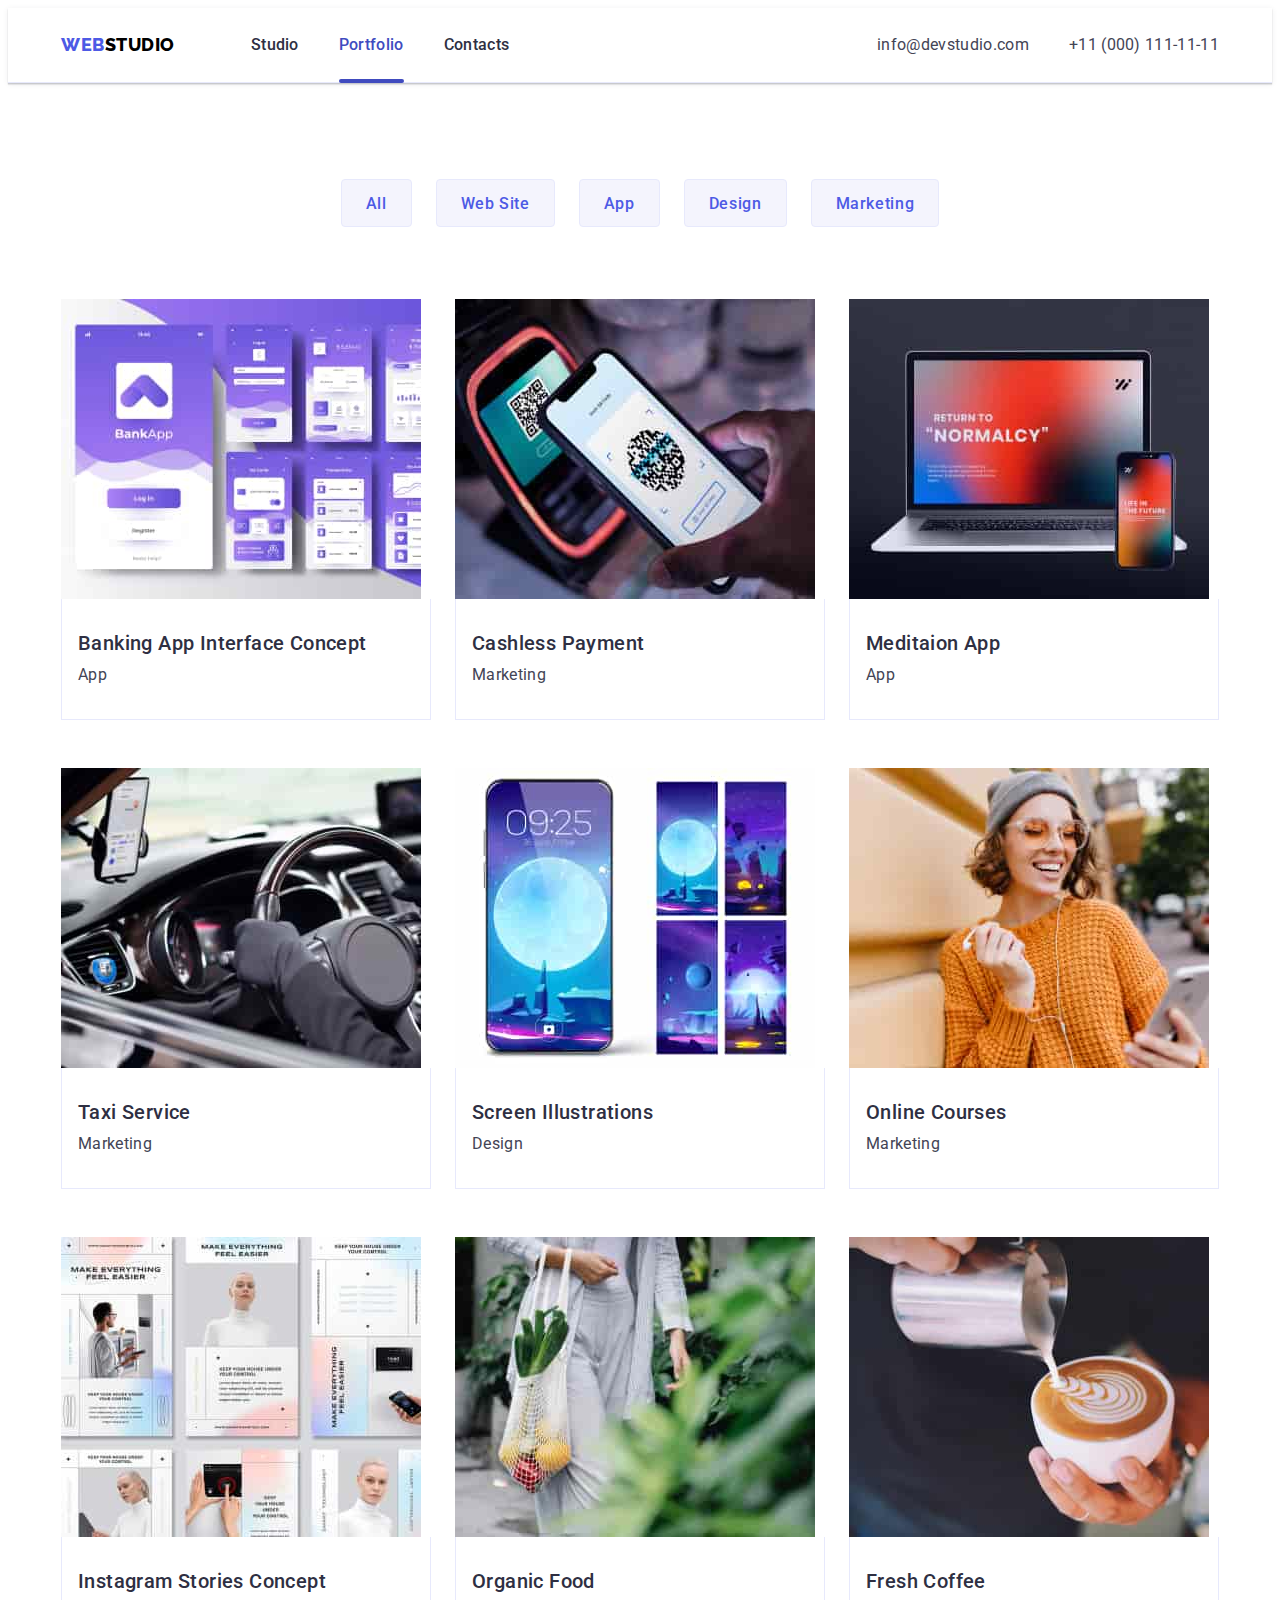
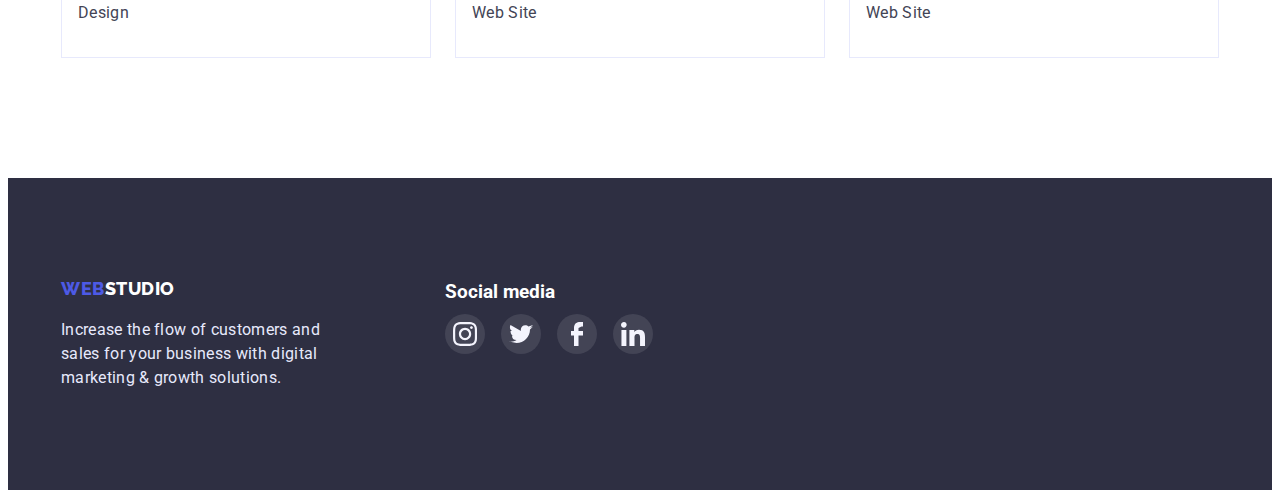
==== portfolio.html @ a44767cc "1" ====
<!DOCTYPE html>
<html lang="en">
<head>
  <meta charset="UTF-8">
  <meta http-equiv="X-UA-Compatible" content="IE=edge">
  <meta name="viewport" content="width=device-width, initial-scale=1.0">
  <title>portfolio</title>

  <link rel="preconnect" href="https://fonts.googleapis.com">
  <link rel="preconnect" href="https://fonts.gstatic.com" crossorigin>
  <link href="https://fonts.googleapis.com/css2?family=Raleway:wght@800&family=Roboto:wght@400;500;700;900&display=swap" rel="stylesheet">

  <link rel="stylesheet" href="https://cdnjs.cloudflare.com/ajax/libs/modern-normalize/1.1.0/modern-normalize.min.css" 
  integrity="sha512-wpPYUAdjBVSE4KJnH1VR1HeZfpl1ub8YT/NKx4PuQ5NmX2tKuGu6U/JRp5y+Y8XG2tV+wKQpNHVUX03MfMFn9Q=="
  crossorigin="anonymous"
  referrerpolicy="no-referrer" />

  <link rel="stylesheet" href="./css/styles.css">
</head>
<body>
  <header class="header">
    <div class="container header-container">

    <nav class="header-nav">
      <a class="webstudio-stayll" href="./index.html"> <span class="header-web">Web</span><span class="header-studio">Studio</span></a>
      <ul class="header-menu">
       <li><a class="header-link" href="./index.html">Studio</a></li>
       <li><a class="header-link carent" href="./portfolio.html">Portfolio</a></li>
       <li><a class="header-link" href="">Contacts</a></li>
      </ul>
    </nav>
    <address class="address-all">
      <ul class="header-menu">
        <li><a class="header-address" href="mailto:info@devstudio.com">info@devstudio.com</a></li>
        <li><a class="header-address" href="tel:+110001111111">+11 (000) 111-11-11</a></li>      
      </ul>
    </address>
    </div>
  </header>
  <main>
    <section class="secteon">
    <div class="container">
    <h1 class="visually-hidden">portfolio</h1>
   <ul class="button-menu">
    <li><button class="button-secondary" type="button">All</button></li>
    <li><button class="button-secondary" type="button">Web Site</button></li>
    <li><button class="button-secondary" type="button">App</button></li>
    <li><button class="button-secondary" type="button">Design</button></li>
    <li><button class="button-secondary" type="button">Marketing</button></li>
   </ul>
  
   <ul class="section-decor">
    <li class="section-decor-ferst" >
      <a class="section-decor-shad"  href="">
        <div class="decor-imge">       
      <img src="./images/img2.0.jpg" alt="img2.0" width="360" height="300">
      <div class="decor-description">
        <P class="decor-imge-info">
          14 Stylish and User-Friendly App Design Concepts 
          · Task Manager App 
          · Calorie Tracker App 
          · Exotic Fruit Ecommerce App 
          · Cloud Storage App
        </P>
      </div>
      </div>
      <div class="decor-pfoto">
      <h2 class="section-title-pfoto">Banking App Interface Concept</h2>
      <p class="section-text-pfoto">App</p>
      </div>
    </a>
    </li>
    <li class="section-decor-ferst" >
      <a class="section-decor-shad" href="">
        <div class="decor-imge">
      <img src="./images/img2.1.jpg" alt="img2.1" width="360" height="300">
      <div class="decor-description">
        <P class="decor-imge-info">
          14 Stylish and User-Friendly App Design Concepts 
          · Task Manager App 
          · Calorie Tracker App 
          · Exotic Fruit Ecommerce App 
          · Cloud Storage App
        </P>
      </div>
      </div>
      <div class="decor-pfoto">
      <h2 class="section-title-pfoto">Cashless Payment</h2>
      <p class="section-text-pfoto" >Marketing</p>
      </div></a>
    </li>
    <li class="section-decor-ferst" >
      <a class="section-decor-shad" href="">
        <div class="decor-imge">
      <img src="./images/img2.2.jpg" alt="img2.2" width="360" height="300">
      <div class="decor-description">
        <P class="decor-imge-info">
          14 Stylish and User-Friendly App Design Concepts 
          · Task Manager App 
          · Calorie Tracker App 
          · Exotic Fruit Ecommerce App 
          · Cloud Storage App
        </P>
      </div>
      </div>
      <div class="decor-pfoto">
      <h2 class="section-title-pfoto">Meditaion App</h2>
      <p class="section-text-pfoto">App</p>
      </div></a>
    </li>
    <li class="section-decor-ferst" >
      <a class="section-decor-shad" href="">
        <div class="decor-imge">
      <img src="./images/img2.3.jpg" alt="img2.3" width="360" height="300">
      <div class="decor-description">
        <P class="decor-imge-info">
          14 Stylish and User-Friendly App Design Concepts 
          · Task Manager App 
          · Calorie Tracker App 
          · Exotic Fruit Ecommerce App 
          · Cloud Storage App
        </P>
      </div>
      </div>
      <div class="decor-pfoto">
      <h2 class="section-title-pfoto">Taxi Service</h2>
      <p class="section-text-pfoto">Marketing</p>
      </div></a>
    </li class="section-decor-ferst" >
    <li class="section-decor-ferst" >
      <a class="section-decor-shad" href="">
        <div class="decor-imge">
      <img src="./images/img2.4.jpg" alt="img2.4" width="360" height="300">
      <div class="decor-description">
        <P class="decor-imge-info">
          14 Stylish and User-Friendly App Design Concepts 
          · Task Manager App 
          · Calorie Tracker App 
          · Exotic Fruit Ecommerce App 
          · Cloud Storage App
        </P>
      </div>
</div>
      <div class="decor-pfoto">
      <h2 class="section-title-pfoto">Screen Illustrations</h2>
      <p class="section-text-pfoto">Design</p>
      </div></a>
    </li>
    <li class="section-decor-ferst" > 
      <a class="section-decor-shad" href="">
        <div class="decor-imge">
      <img src="./images/img2.5.jpg" alt="img2.5" width="360" height="300">
      <div class="decor-description">
        <P class="decor-imge-info">
          14 Stylish and User-Friendly App Design Concepts 
          · Task Manager App 
          · Calorie Tracker App 
          · Exotic Fruit Ecommerce App 
          · Cloud Storage App
        </P>
      </div>
      </div>
      <div class="decor-pfoto">
      <h2 class="section-title-pfoto">Online Courses</h2>
      <p class="section-text-pfoto">Marketing</p>
      </div></a>
    </li>
    <li class="section-decor-ferst" >
      <a class="section-decor-shad" href="">
        <div class="decor-imge">
      <img src="./images/img2.6.jpg" alt="img2.6" width="360" height="300">
      <div class="decor-description">
        <P class="decor-imge-info">
          14 Stylish and User-Friendly App Design Concepts 
          · Task Manager App 
          · Calorie Tracker App 
          · Exotic Fruit Ecommerce App 
          · Cloud Storage App
        </P>
      </div>
      </div>
      <div class="decor-pfoto">
      <h2 class="section-title-pfoto" >Instagram Stories Concept</h2>
      <p class="section-text-pfoto">Design</p>
      </div></a>
    </li>
    <li class="section-decor-ferst" >
      <a class="section-decor-shad" href="">
        <div class="decor-imge">
      <img src="./images/img2.8.jpg" alt="img2.9" width="360" height="300">
      <div class="decor-description">
        <P class="decor-imge-info">
          14 Stylish and User-Friendly App Design Concepts 
          · Task Manager App 
          · Calorie Tracker App 
          · Exotic Fruit Ecommerce App 
          · Cloud Storage App
        </P>
      </div>
      </div>
      <div class="decor-pfoto">
      <h2 class="section-title-pfoto">Organic Food</h2>
      <p class="section-text-pfoto">Web Site</p>
      </div></a>
    </li>
    <li class="section-decor-ferst" >
       <a class="section-decor-shad" href="">
        <div class="decor-imge">
      <img src="./images/img2.7.jpg" alt="img2.7" width="360" height="300">
      <div class="decor-description">
        <P class="decor-imge-info">
          14 Stylish and User-Friendly App Design Concepts 
          · Task Manager App 
          · Calorie Tracker App 
          · Exotic Fruit Ecommerce App 
          · Cloud Storage App
        </P>
      </div>
      </div>
      <div class="decor-pfoto">
      <h2 class="section-title-pfoto" >Fresh Coffee</h2>
      <p class="section-text-pfoto">Web Site</p>
      </div></a>
    </li> 
   </ul>
  
  </div>
  </section>
  </main>
  
  <footer class="footer-stayl">
    <div class="container">   
      <div class="info-footer">
    <a class="webstudio-stayll" href="./index.html"> 
      <span class="footet-web">Web</span><span class="footer-studio">Studio</span>
    </a>
    <p class="footer-text">Increase the flow of customers and sales for your 
      business with digital marketing & growth solutions.
    </p>
    </div>
      <div class=" Social-footer">
    <h3 class="social-media">Social media</h3>
    <ul class="social-list-footer">
      <li class="social-item-footer">
        <a class="social-link-footer" href="">
        <svg class="social-icon-footer">
          <use href="./images/icons.svg#icon-instagram"></use>
        </svg>
      </a></li>
      <li class="social-item-footer" >
        <a class="social-link-footer"  href="">
        <svg class="social-icon-footer">
          <use href="./images/icons.svg#icon-twitter"></use>
        </svg>
      </a></li>
      <li class="social-item-footer">
        <a class="social-link-footer" href="">
        <svg class="social-icon-footer" >
          <use href="./images/icons.svg#icon-facebook"></use>
        </svg>
      </a></li>
      <li class="social-item-footer">
        <a class="social-link-footer" href="">
        <svg class="social-icon-footer">
          <use href="./images/icons.svg#icon-linkedin"></use>
        </svg>
      </a></li>
     </ul>
     </div>
   </div>
  </footer>
</body>
</html>
---- css/styles.css ----
:root{
  --first-bg-color: #4D5AE5;
  --bg-color: #404BBF;
  --titli-text-color:#2E2F42;
  --color-social: #31D0AA;
  --primary-text-color: #434455;
  --color-grau: #8e8f99;
  --cecond-tx-color: #E7E9FC;
  --second-bg-color:#F4F4FD;
  --accent-color:#FFFFFF;
  --color-background-primary:#FFFFFF;
}
ul{
  margin: 0;
  padding: 0;
  list-style-type:none ;
}
p,h1,h2,h3,h4,h5,h6{
  margin-top: 0;
  margin-bottom: 0px;
}
  
img{
  max-width: 100%;
 height: auto;
 display: block;
 object-fit: cover;
}
body{
  color:var(--primary-text-color) ;
  background-color:var(--accent-color);
  font-family:'Roboto',sans-serif;
  font-weight: 400;
  font-size: 16px;
  line-height: 1.5;
}
.webstudio-stayll{
  text-decoration:none ;
  font-family:'Raleway',sans-serif;
  font-weight: 800;
  font-size: 18px;
  line-height:1.33; 
  letter-spacing:0.03em;
  text-transform: uppercase;
}
.header{
  border-bottom:1px solid var(--cecond-tx-color);
  box-shadow:0px 2px 1px rgba(46, 47, 66, 0.08), 0px 1px 1px rgba(46, 47, 66, 0.16), 0px 1px 6px rgba(46, 47, 66, 0.08);
}
.header-web{
  color:var(--first-bg-color);
}
.header-studio{
  color: #000;
}
.container{
  width: 100%;
  max-width: 1158px;
  margin: 0 auto;
  padding: 0 15px ;
}
.container-section-fon{
  display: flex;
    max-width: 100%;
    gap: 24px;
}
.header-container{
  display: flex;
  align-items: center;
}
.section-hider-our{
  flex-basis:calc((100%-72px)/4);
}
.header-nav{
  display: flex;
  align-items: center;
  gap: 76px; 
}
.address-all{
  margin-left: auto;
}
.header-menu{
  display: flex;
  gap: 40px;
}
.header-link{
  text-decoration:none ;
  color:var(--titli-text-color);
   font-weight: 500;
   font-size: 16px;
   line-height:1.5;
  padding-top: 25px;
  padding-bottom: 25px;
  letter-spacing: 0.02em;
  display: block;
position: relative;
transition: color 250ms  cubic-bezier(0.4, 0, 0.2, 1);
}

.carent::after{
  position: absolute;
  bottom: -1px;
  display: block;
  border-radius: 2px;
  width: 100%;
  height: 4px;
  background-color:currentColor; 
  content:'' ;
  color:var(--bg-color);
}

.header-link:hover,
.header-link:focus {
color:var(--bg-color);
}
.carent{
color: var(--bg-color);
}

.header-address:last-child{
  text-decoration:none ;
  color:var(--primary-text-color);
   letter-spacing: 0.02em;
   font-style: normal;
   padding: 24px 0px;
   display: block;
   transition: color 250ms  cubic-bezier(0.4, 0, 0.2, 1);
   
   }
  .header-address:last-child:hover,
  .header-address:last-child:focus{
    color: var(--bg-color);
    
  }
.maim-stayl{
  padding: 188px 0;
  text-align: center;
  background-color: var(--titli-text-color);
  background-image:linear-gradient(rgba(46, 47, 66, 0.7),rgba(46, 47, 66, 0.7)),
   url(../images/people-office.jpg);
  background-repeat: no-repeat;
  background-position: center; 
  background-size:cover;
  max-width: 1440px;
  margin: auto;
} 
 
.main-title {
  color:var(--accent-color);
  font-weight: 500;
  font-size: 56px;
  line-height:1.07;
  letter-spacing:0.02em;
  margin-bottom: 48px;
  text-align: center;
  font-style: normal;
}
.test-button {
background-color:var(--first-bg-color);
color:var(--cecond-tx-color);
border-radius: 4px;
font-family:inherit;
letter-spacing:0.04em;
font-size:16px;
line-height:1.5;
cursor: pointer;
padding: 16px 32px;
font-weight: 500;
border: 1px solid  transparent;
box-shadow: 0px 4px 4px rgba(0, 0, 0, 0.15);
transition: background-color 250ms  cubic-bezier(0.4, 0, 0.2, 1);;
}

.test-button:hover,
.test-button:focus {

background-color: var(--bg-color);

}
.section{
 padding-top: 120px;
}
.section-doing{
  padding-top:  120px;
  padding-bottom: 120px;
}
.secteon{
  padding-top: 96px;
  padding-bottom: 120px;
}
.visually-hidden {
  position: absolute;
    white-space: nowrap;
    width: 1px;
    height: 1px;
    overflow: hidden;
    border: 0;
    padding: 0;
    clip: rect(0 0 0 0);
    clip-path: inset(50%);
    margin: -1px;
}
.hidden-container{
  display: flex;
  gap: 24px;
}
.section-decor a {
  text-decoration: none; 
}
.section-decor{
  display: flex;
  flex-wrap: wrap;
  gap: 48px 24px;
}
.section-decor-ferst{
  flex-basis:calc((100% - 48px) / 3);
}
.section-decor-shad{
  display: block;
  transition:box-shadow 250ms  cubic-bezier(0.4, 0, 0.2, 1);
}
.decor-pfoto{
  padding:  32px 16px;
  border: 1px solid var(--cecond-tx-color);
  border-top: none; 
}
.decor-description{
  position: absolute;
  top: 0;
  left: 0;
  width: 100%;
  height: 100%;
  background-color:var(--first-bg-color) ;
  color: var(--second-bg-color);
  transform: translateY(100%);
  transition: transform 250ms;
transition-timing-function: cubic-bezier(0.4, 0, 0.2, 1);
}
.section-decor-shad:hover
.decor-description{
  transform: translateY(0);
}
.decor-imge{
position: relative;
overflow: hidden;
}
.decor-imge-info{
  width: 296px;
  height: 96px;
  text-align: left;
  padding-left: 32px;
  padding-top:  40px; 
}
.section-decor-shad:hover{
box-shadow:0px 1px 6px rgba(46, 47, 66, 0.08), 0px 1px 1px rgba(46, 47, 66, 0.16), 0px 2px 1px rgba(46, 47, 66, 0.08); ;
}
.section-title{
  color:var(--titli-text-color); 
   font-weight: 500;
   font-size: 20px;
   line-height:1.2;
   letter-spacing:0.02em;
   margin: 0 auto;
   text-align: center;
}
.section-title-our{
  color:var(--titli-text-color); 
   font-weight: 500;
   font-size: 20px;
   line-height:1.2;
   letter-spacing:0.02em;   
}
.section-title-pfoto{
  color:var(--titli-text-color); 
   font-weight: 500;
   font-size: 20px;
   line-height: 1.2;
   letter-spacing: 0.02em;  
}
.section-text-pfoto{
  color:var(--primary-text-color);
  font-size: 16px;
  line-height:1.5;
  letter-spacing:0.02em;
  margin-top: 8px;
}
.section-text-our{
  color:var(--primary-text-color);
 font-size: 16px;
 line-height:1.5;
 letter-spacing:0.02em;
 margin-top: 8px;
 }
.section-text{
 color:var(--primary-text-color);
 font-size: 16px;
 line-height:1.5;
 letter-spacing:0.02em;
text-align: center;
margin-top: 8px;
}
.section-styl{
  color:var(--titli-text-color);
   font-weight: 700;
   font-size: 36px;
   line-height:1.33;
   letter-spacing:0.02em;
   text-align: center;
   text-transform: capitalize;
   margin-bottom: 72px;
}
.doing-container{
  display: flex;
  gap: 24px;
}
.about-piple{
  background-color:var(--second-bg-color);
}
.team-container{
  width: 1158px;
  padding-left: 15px;
  padding-right: 15px;
  margin-left: auto;
  margin-right: auto;
  display: flex;
  gap: 24px; 
}
.section-team{
background-color:var(--second-bg-color); 
padding: 120px 0;
}
/* cоц сети */
.social-list{
  display: flex;
  gap: 24px;
  justify-content: center;
  margin-top: 8px;
}
.social-icon {
width: 16px;
height: 16px;
fill: var(--color-background-primary);
}
.social-item {
  width: 40px;
  height: 40px;
}
.social-link {
  display:flex;
  align-items: center;
  justify-content: center;
  width: 100%;
  height: 100%;
  background-color: var(--first-bg-color);
  border-radius:50%; 
  transition:background-color 250ms  cubic-bezier(0.4, 0, 0.2, 1); ;
}
.footer-stayl{
  background-color:var(--titli-text-color);
gap: 120px;
padding-top: 100px;
padding-bottom: 100px;   
}
.footer-stayl .container{
  display: flex;
}
.section-fon{
  background-color:var(--accent-color);
 flex-basis:calc((100% - 72px) / 4);
 border-radius:  0px 0px 4px 4px;
 box-shadow: 0px 1px 6px rgba(46, 47, 66, 0.08), 0px 1px 1px rgba(46, 47, 66, 0.16), 0px 2px 1px rgba(46, 47, 66, 0.08);
}
.total-info{
text-align: center;
padding-top: 32px;
padding-bottom: 32px;
}
.webstudio-stayll{
  color:var(--accent-color);
   font-family:'Raleway', sans-serif;
   font-weight: 800;
   font-size: 18px;
   line-height:1.16;
   letter-spacing:0.03em; 
}
.footer-studio{
  color:var(--accent-color); 
}
.footet-web{
  color:var(--first-bg-color);
}
.footer-text{
  color:var(--cecond-tx-color) ;
   font-size: 16px;
   line-height:1.5;
   letter-spacing:0.02em;
   width: 264px;  
   margin-top: 16px;
}

.button-secondary{
  background-color:var(--second-bg-color);
  color:var(--first-bg-color);
  border-radius: 4px;
   font-family:'Roboto', sans-serif;
   font-style: normal;
   font-weight: 500;
   font-size: 16px;
   line-height:1.5;
   cursor: pointer;
   letter-spacing:0.04em ;
   padding: 12px 24px;
   height: 48px;
   border: 1px solid var(--cecond-tx-color);
   transition-property:background-color,color, border-color, box-shadow;
   transition-duration: 250ms  cubic-bezier(0.4, 0, 0.2, 1);
   transition-timing-function: cubic-bezier(0.4, 0, 0.2, 1); 
} 
.button-secondary:hover,
.button-secondary:focus{
  background-color:var(--first-bg-color);
  color: var(--accent-color);
  border-color: transparent;
  box-shadow:0px 3px 1px rgba(0, 0, 0, 0.1),
   0px 2px 1px rgba(0, 0, 0, 0.08),
   0px 2px 2px rgba(0, 0, 0, 0.12); 
}
.button-menu{
    display:flex;
    flex-direction: row;
    justify-content: center;
    align-items: center;
    gap: 24px;
    margin-bottom: 72px;    
}
.customers-container{
  display: flex;
  justify-content: center;
  gap: 24px;
}
.customers-itam{
 width: 168px; 
 height: 88px; 
 
}
.customers-link{
  display: flex;
 width: 100%;
  height: 100%;
 justify-content: center;
 align-items: center;
 color: var(--color-grau);
 border: 1px solid var(--color-grau);
 border-radius: 4px;
 transition:color 250ms cubic-bezier(0.4, 0, 0.2, 1), border-color 250ms cubic-bezier(0.4, 0, 0.2, 1);
}
.customers-cli{
width: 104px;
height: 56px;
fill: currentColor;

}
.section-customers{
  padding-top: 120px;
  padding-bottom: 130px;
}

.customers-link:focus,
.customers-link:hover{
  color:var(--first-bg-color) ;
  border-color:var(--first-bg-color) ;
}
.icon-item{
  width:264px ;
  display: flex;
  justify-content: center;
  align-items: center;
  height: 112px;
  margin-bottom: 8px ;
  background-color:var(--second-bg-color);
}
.icon-svg{
  width: 64px;
  height: 64px;
}
.Social-footer{
  width: 208px;
  height: 80px;
  margin-left: 120px;
  margin-right: auto;
}
.social-list-footer{
  display: flex;
  gap: 16px;
  justify-content: center;
  margin-top: 8px;
}
.social-icon-footer {
width: 24px;
height: 24px;
fill: var(--second-bg-color);
}
.social-item-footer {
  width: 40px;
  height: 40px;
}
.social-link-footer {
  display:flex;
  align-items: center;
  justify-content: center;
  width: 100%;
  height: 100%;
  background-color:var(--primary-text-color);
  border-radius:50%; 
  transition: background-color 250ms  cubic-bezier(0.4, 0, 0.2, 1);
}
.social-media{
  color: var(--color-background-primary);
}
 
 .social-link-footer:hover,
 .social-link-footer:focus{
  background-color: var(--color-social);
}
.social-link:hover,
.social-link:focus{
  background-color: var(--bg-color);
}
/*modal*/
.backdrop{
  position: fixed;
  left: 0;
  top: 0;
  width: 100%;
  height: 100%;
  padding: 20px 0;
 transition:opacitiy 250ms cubic-bezier(0.4, 0, 0.2, 1), visibility 250ms cubic-bezier(0.4, 0, 0.2, 1);
 background: rgba(46, 47, 66, 0.4); 
 opacity: 1;
}
.modal{
  display: flex;
  flex-direction: row-reverse;
  position: absolute;
  top: 50%;
  left: 50%;
  transform: translate(-50%, -50%);
 overflow: auto;
  width: 100%;
  height: 100%;
  padding: 20px 20px;
  max-width: 408px; 
  max-height: 576px; 
  background-color: #FcFcFc;
  box-shadow: 0px 1px 1px rgba(0, 0, 0, 0.14),
   0px 1px 3px rgba(0, 0, 0, 0.12), 
   0px 2px 1px rgba(0, 0, 0, 0.2); 
    border-radius:4px ;
    opacity: 1;
    transition: transform 520ms cubic-bezier(0.4, 0, 0.2, 1);
}
 .modal-close{
  position: absolute;
  height: 24px;
  width: 24px;
  border:1px solid rgba(0, 0, 0, 0.1); 
  border-radius: 50%;
  cursor: pointer;
  transition-property: color, background-color;
  background-color: var(--cecond-tx-color);
  color: black;
  transition-duration: 250ms;
  transition-timing-function: cubic-bezier(0.4, 0, 0.2, 1);
  }
.backdrop.is-hidden{
 opacity: 0;
 visibility: hidden;
 pointer-events: none;
}
.close-icon{
  width: 8px;
  height: 8px;
  fill: currentColor;
}
  .modal-close:hover, 
  .modal-close:focus{
  background-color: var(--first-bg-color);
  color: var(--second-bg-color);
}
.name-modal{
  
  font-family: inherit;
  font-style: normal;
  width: 360px;
  height: 24px ;
  font-size:16px ;
  font-weight: 500;
  line-height: 1.5;
  text-align:left;
  letter-spacing: 0.02em;
  color: var(--titli-text-color);

  
}
.name-modal-box{
   margin-top: 24px;
   padding-top: 24px;
   
}
.label{
  display: block;
  letter-spacing: 0.01em;
  color: var(--color-grau);
  margin-bottom: 8px;
  width: 360px;
  height: 58px;
  font-weight: 400;
  font-size: 12px;
  line-height: 14px;
}
.textarea{
  resize: none;
  width: 100%;
  height: 100%;
  border-radius: 4px;
}
.label-comment{
  width: 360px;
  height: 120px;
  
}
.contact-form-icon{
  width:18px ;
  height:18px ;
position: absolute;
left: 0;
top: 50%;


}
.contact-form-all{
 
  left: 0;
  right: 0;
  position: relative;
 
}
.input-all{
  padding-left: 16px;
  padding: 3px 0px 3px 0px;
  gap: 4px;
  width: 360px;
  height: 40px;
   border-radius: 4px;
  border:1.25px solid var(--color-grau); 
  
}
.contact-form-all:hover,
.contact-form-all:focus{
  color: var(--bg-color);
}
.button-submit{
  display: inline-block;
}
.button-submit-bloc{
  text-align: center;
  margin-top: 24px;
 
}
.rivat{
  display: flex;
  flex-direction: column;
  align-items: center;
  padding: 0px;
  gap: 8px;
  font-weight:400 ;
  font-size: 12px;
  margin-top: 16px;
  
}
.rivat-all{
  width: 360px;
  height: 16px;
 border:1px solid var(--color-grau);
  box-sizing: border-box;
}
.textarea-all{
  width: 360px;
  height: 138px; 
  
}
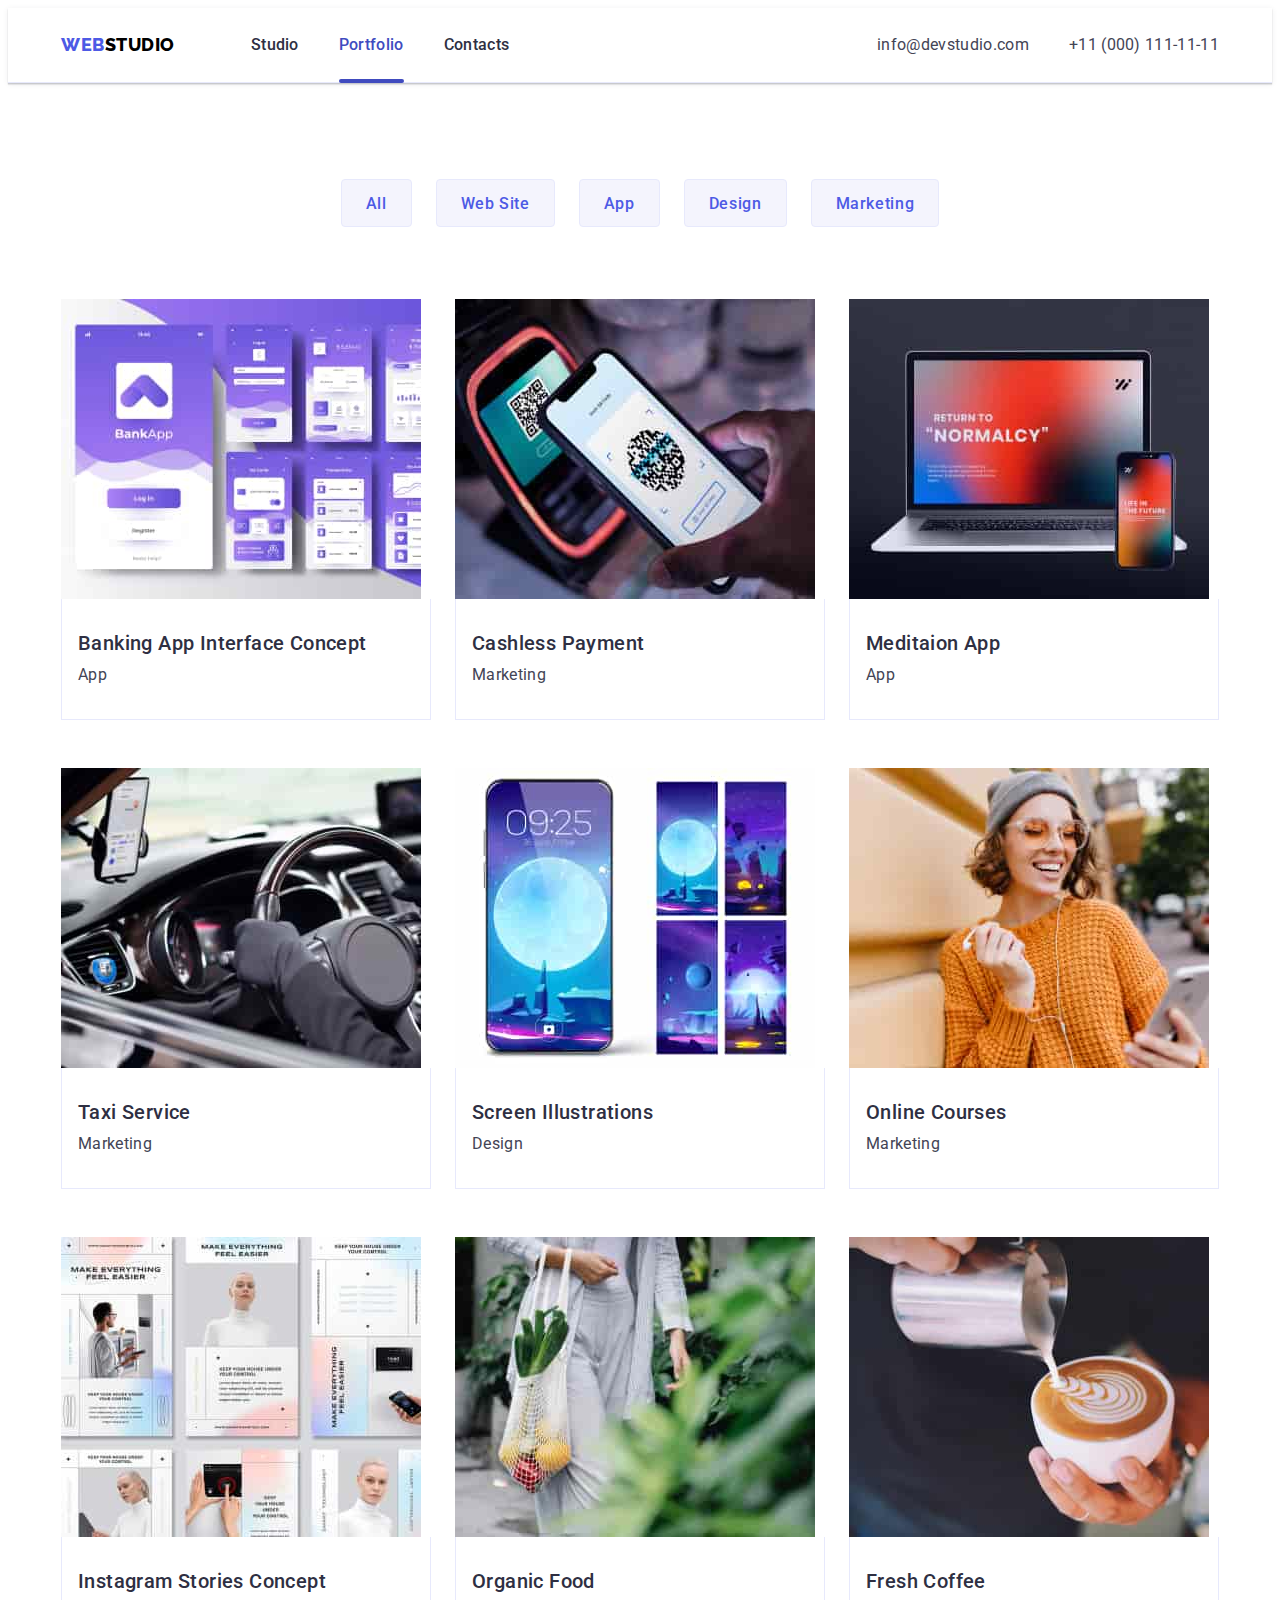
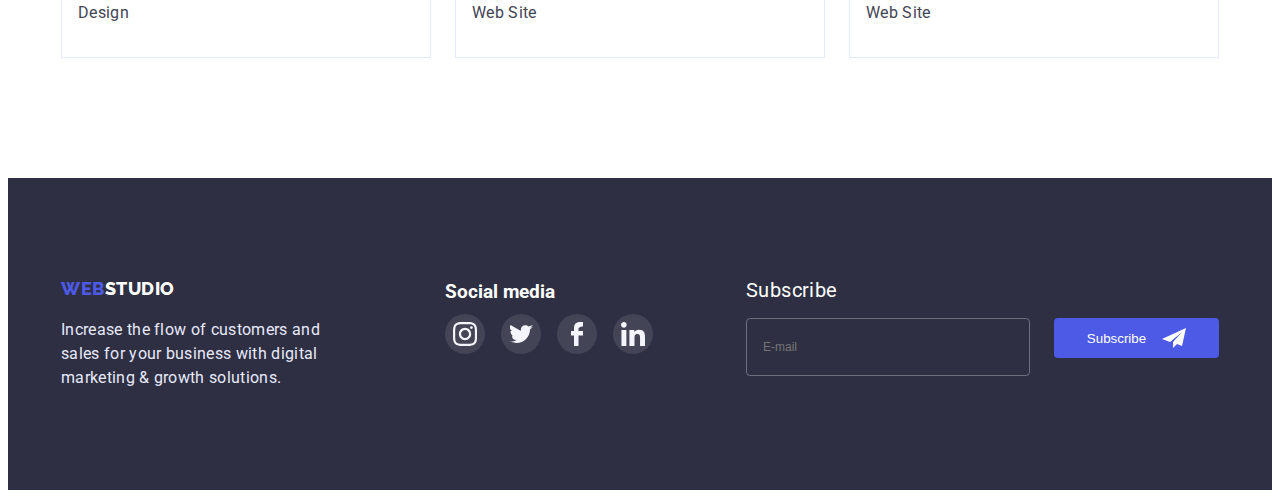
==== commit bbdb471a: "1" ====
--- a/portfolio.html
+++ b/portfolio.html
@@ -126,8 +126,8 @@
       <h2 class="section-title-pfoto">Taxi Service</h2>
       <p class="section-text-pfoto">Marketing</p>
       </div></a>
-    </li class="section-decor-ferst" >
-    <li class="section-decor-ferst" >
+    </li class="section-decor-ferst">
+    <li class="section-decor-ferst">
       <a class="section-decor-shad" href="">
         <div class="decor-imge">
       <img src="./images/img2.4.jpg" alt="img2.4" width="360" height="300">
@@ -267,6 +267,18 @@
       </a></li>
      </ul>
      </div>
+     <form  action="#">
+      <p class="title footer-form-title">Subscribe</p>
+      <div class="form-footer">
+      <label class="button-submit-bloc-footer" for="email">
+        <input class="input-all-footer mail" id="email" type="email" name="name" placeholder="E-mail"/>     
+      </label>
+      <button class=" button-footer" type="submit">Subscribe
+            <svg class=" icon-footer">
+              <use href="./images/icons.svg#icon-frame"></use>
+            </svg>
+          </button></div>     
+    </form>   
    </div>
   </footer>
 </body>
--- a/css/styles.css
+++ b/css/styles.css
@@ -126,12 +126,10 @@
    padding: 24px 0px;
    display: block;
    transition: color 250ms  cubic-bezier(0.4, 0, 0.2, 1);
-   
    }
   .header-address:last-child:hover,
   .header-address:last-child:focus{
-    color: var(--bg-color);
-    
+    color: var(--bg-color); 
   }
 .maim-stayl{
   padding: 188px 0;
@@ -174,9 +172,7 @@
 
 .test-button:hover,
 .test-button:focus {
-
 background-color: var(--bg-color);
-
 }
 .section{
  padding-top: 120px;
@@ -357,10 +353,10 @@
   transition:background-color 250ms  cubic-bezier(0.4, 0, 0.2, 1); ;
 }
 .footer-stayl{
-  background-color:var(--titli-text-color);
-gap: 120px;
-padding-top: 100px;
-padding-bottom: 100px;   
+background-color:var(--titli-text-color);
+ gap: 120px;
+ padding-top: 100px;
+ padding-bottom: 100px;   
 }
 .footer-stayl .container{
   display: flex;
@@ -414,7 +410,7 @@
    height: 48px;
    border: 1px solid var(--cecond-tx-color);
    transition-property:background-color,color, border-color, box-shadow;
-   transition-duration: 250ms  cubic-bezier(0.4, 0, 0.2, 1);
+   transition-duration: 250ms;
    transition-timing-function: cubic-bezier(0.4, 0, 0.2, 1); 
 } 
 .button-secondary:hover,
@@ -442,7 +438,6 @@
 .customers-itam{
  width: 168px; 
  height: 88px; 
- 
 }
 .customers-link{
   display: flex;
@@ -459,7 +454,6 @@
 width: 104px;
 height: 56px;
 fill: currentColor;
-
 }
 .section-customers{
   padding-top: 120px;
@@ -518,7 +512,6 @@
 .social-media{
   color: var(--color-background-primary);
 }
- 
  .social-link-footer:hover,
  .social-link-footer:focus{
   background-color: var(--color-social);
@@ -535,7 +528,7 @@
   width: 100%;
   height: 100%;
   padding: 20px 0;
- transition:opacitiy 250ms cubic-bezier(0.4, 0, 0.2, 1), visibility 250ms cubic-bezier(0.4, 0, 0.2, 1);
+ transition:opacity 250ms cubic-bezier(0.4, 0, 0.2, 1), visibility 250ms cubic-bezier(0.4, 0, 0.2, 1);
  background: rgba(46, 47, 66, 0.4); 
  opacity: 1;
 }
@@ -546,12 +539,9 @@
   top: 50%;
   left: 50%;
   transform: translate(-50%, -50%);
- overflow: auto;
-  width: 100%;
-  height: 100%;
-  padding: 20px 20px;
-  max-width: 408px; 
-  max-height: 576px; 
+  padding: 24px 16px 24px 16px;
+  width: 408px; 
+  height: 584px;
   background-color: #FcFcFc;
   box-shadow: 0px 1px 1px rgba(0, 0, 0, 0.14),
    0px 1px 3px rgba(0, 0, 0, 0.12), 
@@ -559,11 +549,14 @@
     border-radius:4px ;
     opacity: 1;
     transition: transform 520ms cubic-bezier(0.4, 0, 0.2, 1);
+
 }
  .modal-close{
   position: absolute;
   height: 24px;
   width: 24px;
+  top: 24px;
+  right: 24px;
   border:1px solid rgba(0, 0, 0, 0.1); 
   border-radius: 50%;
   cursor: pointer;
@@ -572,6 +565,7 @@
   color: black;
   transition-duration: 250ms;
   transition-timing-function: cubic-bezier(0.4, 0, 0.2, 1);
+  margin: 0;
   }
 .backdrop.is-hidden{
  opacity: 0;
@@ -582,14 +576,15 @@
   width: 8px;
   height: 8px;
   fill: currentColor;
-}
-  .modal-close:hover, 
-  .modal-close:focus{
+  margin: 0;
+ 
+}
+.modal-close:hover, 
+.modal-close:focus{
   background-color: var(--first-bg-color);
   color: var(--second-bg-color);
 }
 .name-modal{
-  
   font-family: inherit;
   font-style: normal;
   width: 360px;
@@ -600,73 +595,175 @@
   text-align:left;
   letter-spacing: 0.02em;
   color: var(--titli-text-color);
-
+  margin-bottom: 16px; 
+ margin-top: 24px;
+}
+.contact-form{
+  display: block;
+}
+.label{
+  position: relative;
+ 
+  color: var(--color-grau);
+  margin-bottom: 8px; 
+  font-size: 12px;
+  line-height: 1.16; 
+  height: 58px;
+  gap: 4px;
+  flex-direction: column;
+  display: flex;
+  max-width: 360px;
+}
+.input-all{
+ /* margin-top: 4px;
+  width: 100%;
+  height: 40px;
+   border-radius: 4px;
+   border: 1.25px solid #000000;
+   padding-left: 38px;*/
+
+   border: 1px solid rgba(33, 33, 33, 0.2);
+   border-radius: 4px;
+   padding-left: 16px;
+   padding-top: 8px;
+   padding-bottom: 8px;
+   transition-property: color, border;
+   transition-duration: 250ms;
+   transition-timing-function: cubic-bezier(0.4, 0, 0.2, 1);
+   outline: 0px;
+   color: var(--secondary-text-color);
+   padding-left: 38px;
+
+}
+.contact-form-icon{
+ /* width: 18px;
+  height: 24px;
+  position: absolute;
+  left: 19px;
+  transform: translateY(-50%);
+  top: 50%;*/
+  width: 18px;
+  height: 24px;
+  position: absolute;
+  top: 21px;
+  left: 16px;
+  display: inline-block;
+  fill: var(--secondary-text-color);
+  transition-property: fill;
+  transition-duration: 250ms;
+  transition-timing-function: cubic-bezier(0.4, 0, 0.2, 1);
+
+}
+.label:hover,
+.label:focus{
+ fill: var(--bg-color);
+ }
+.icon{
+  width: 18px;
+  height: 18px;
+}
+
+.textarea{
+  /*resize: none;
+  height: 120px;
+  border-radius: 4px;
+  border: 1.25px solid #000000;
+  padding:8px 16px ;
+  margin-top: 4px;
+  border: 1px solid rgba (33, 33, 33, 0.2);
+  transition: border-clor 250ms cubic-bezier(0.4, 0, 0.2, 1);*/
+  resize: none;
+  padding-left: 16px;
+  height: 120px;
   
 }
-.name-modal-box{
-   margin-top: 24px;
-   padding-top: 24px;
-   
-}
-.label{
+.text-form{
+  border: 1px solid rgba(33, 33, 33, 0.2);
+  border-radius: 4px;
+  padding-left: 16px;
+  padding-top: 8px;
+  padding-bottom: 8px;
+  transition-property: color, border;
+  transition-duration: 250ms;
+  transition-timing-function: cubic-bezier(0.4, 0, 0.2, 1);
+  outline: 0px;
+  color: var(--secondary-text-color);
+  padding-left: 38px;
+}
+.textarea-all{
+height: 138px;
+}
+.rivat-all:checked +.checkbox-icon{
+  background-color: #404BBF;
+  background-repeat: no-repeat;
+  background-position: 50%;
+  background-image: url(../images/icons.svg);
+}
+/*.form-checkbox{
+ display: flex;
+ align-items: center;
+ gap: 10px;
+}*/
+.checkbox-labe{
+  color: #2E2F42;
   display: block;
-  letter-spacing: 0.01em;
-  color: var(--color-grau);
-  margin-bottom: 8px;
-  width: 360px;
-  height: 58px;
+  margin-bottom: 24px;
+  margin-top: 16px;
+  font-size: 12px;
+  position: relative;
+  padding-left: 24px;
+}
+.privacy-policy{
+  color: #404BBF;
+}
+.checkbox-labe, .privacy-policy{
   font-weight: 400;
   font-size: 12px;
-  line-height: 14px;
-}
-.textarea{
-  resize: none;
-  width: 100%;
-  height: 100%;
-  border-radius: 4px;
-}
-.label-comment{
-  width: 360px;
-  height: 120px;
-  
-}
-.contact-form-icon{
-  width:18px ;
-  height:18px ;
-position: absolute;
-left: 0;
-top: 50%;
-
-
-}
-.contact-form-all{
+  line-height: 1.3;
+  letter-spacing: 0.04em;
+}
+.checkbox-icon{
+ /* width: 15px;
+  height: 15px;
+  border:1.25px solid var(--titli-text-color);*/
+  display: inline-block;
+  width: 16px;
+  height: 16px;
+  background-color:var(--accent-color);
+  fill: var(--accent-color);
+  position: absolute;
+  top: -1px;
+  left: 0px;
+  border: 1.25px solid var(--secondary-text-color);
+  border-radius: 2px;
+  transition-property: fill, border, background-color;
+  transition-duration: 250ms;
+  transition-timing-function: cubic-bezier(0.4, 0, 0.2, 1);
+}
+.input-all:hover,
+.input-all:focus{
+  color: var(--titli-text-color);
+  border:1.25px solid var(--bg-color); 
+}
+.input-all-footer:hover,
+.input-all-footer:focus{
+  color: var(--accent-color);
+  border:1.25px solid var(--bg-color); 
+}
+.textarea:hover,
+.textarea:focus{
+  color: var(--titli-text-color);
+  border:1.25px solid var(--bg-color); 
+}
+.button-submit{
+ display: inline-block;
+  width:  169px;
+  height: 56px;
  
-  left: 0;
-  right: 0;
-  position: relative;
- 
-}
-.input-all{
-  padding-left: 16px;
-  padding: 3px 0px 3px 0px;
-  gap: 4px;
-  width: 360px;
-  height: 40px;
-   border-radius: 4px;
-  border:1.25px solid var(--color-grau); 
-  
-}
-.contact-form-all:hover,
-.contact-form-all:focus{
-  color: var(--bg-color);
-}
-.button-submit{
-  display: inline-block;
 }
 .button-submit-bloc{
   text-align: center;
-  margin-top: 24px;
- 
+  /*margin-top: 24px;*/
 }
 .rivat{
   display: flex;
@@ -677,16 +774,94 @@
   font-weight:400 ;
   font-size: 12px;
   margin-top: 16px;
+  border:1px solid var(--color-grau);  
+}
+.rivat-all{
+  appearance: none;
+}
+.input-checkbox{
+  background-color: #404BBF;
+  fill: #4D5AE5;
+  margin-right: 8px;
+}
+.label-textarea-all{
+  width: 360px;
+  height: 120px; 
   
 }
-.rivat-all{
-  width: 360px;
-  height: 16px;
- border:1px solid var(--color-grau);
-  box-sizing: border-box;
-}
-.textarea-all{
-  width: 360px;
-  height: 138px; 
-  
-}+.label-footer{
+ width: 75px;
+ height: 24px;
+ color: var(--accent-color);
+
+}
+.input-all-footer{
+  background-color: #2E2F42;
+  border-radius: 4px;
+   border: 1.25px solid var(--color-grau);
+   width: 264px;
+   height: 40px;
+   padding-left: 16px;
+   
+}
+.button-submit-bloc-footer{
+  gap: 24px;
+  flex-direction: row;
+  display: flex;
+  align-items: center;
+}
+.button-footer{
+ width: 165px;
+  height: 40px;
+  display: flex;
+  justify-content: center;
+  align-items: center;
+  background-color: var(--first-bg-color);
+  color: var(--accent-color);
+  border: none;
+  border-radius: 4px;
+}
+.icon-footer{
+  fill:currentColor;
+  margin-left: 16px;
+  width: 24px;
+  height: 24px;
+}
+.button-footer:hover,
+.button-footer:focus {
+background-color: var(--bg-color);}
+
+.checkbox-icon::before{
+  content:'' ;
+  display: inline-block;
+  color: #000000;
+}
+.footer-form-title{
+    font-size: 16px;
+    margin-bottom: 16px;
+    line-height: 1.5;
+    color: var(--primary-bg-color);
+}
+.title {
+  font-size: 20px;
+  color: var(--accent-color);
+  line-height: 1.2;
+  letter-spacing: 0.02em;
+ 
+}
+.mail{
+  padding-left: 16px;
+  padding-top: 8px;
+  padding-bottom: 8px;
+  font-size: 12px;
+  line-height: 2;
+  background-color: transparent;
+  color: var(--accent-color);
+  border: 1px solid rgba(255, 255, 255, 0.3);
+  border-radius: 4px;
+}
+.form-footer{
+ display: flex;
+  gap: 24px;
+}
+
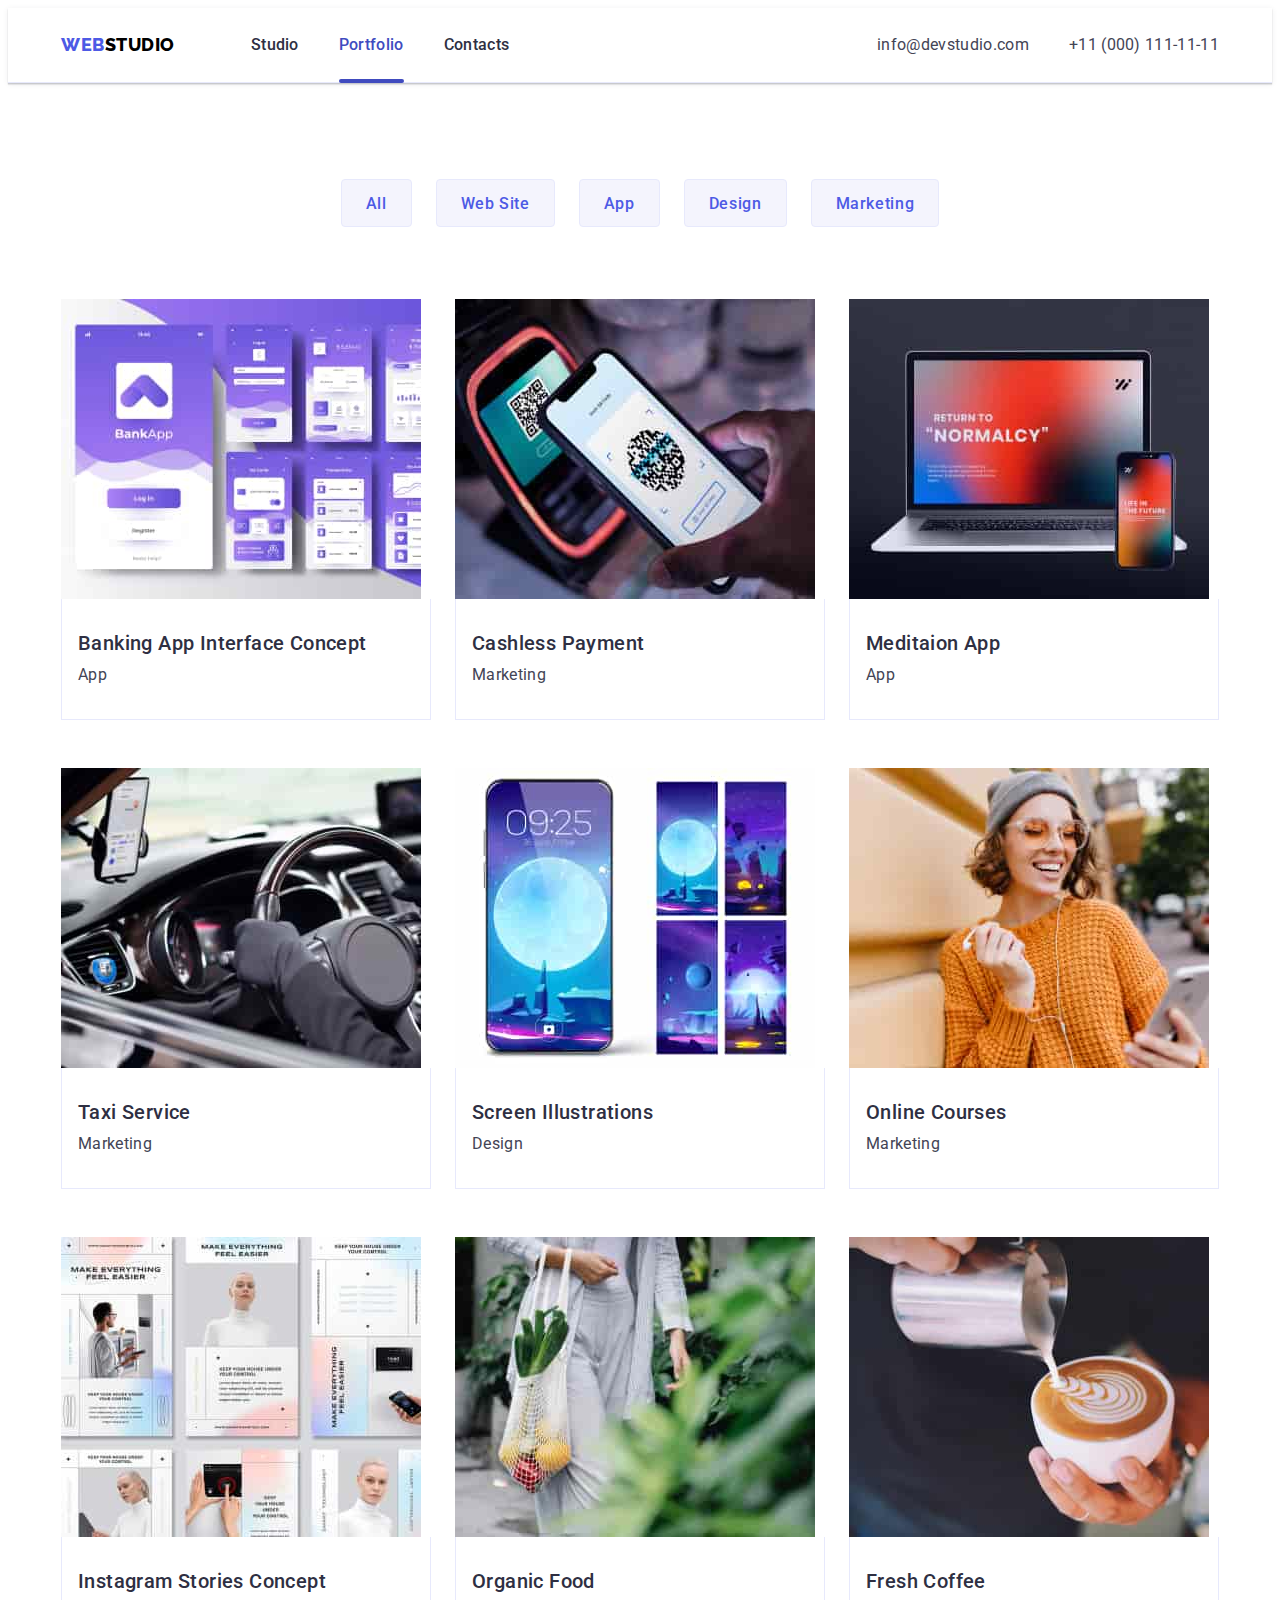
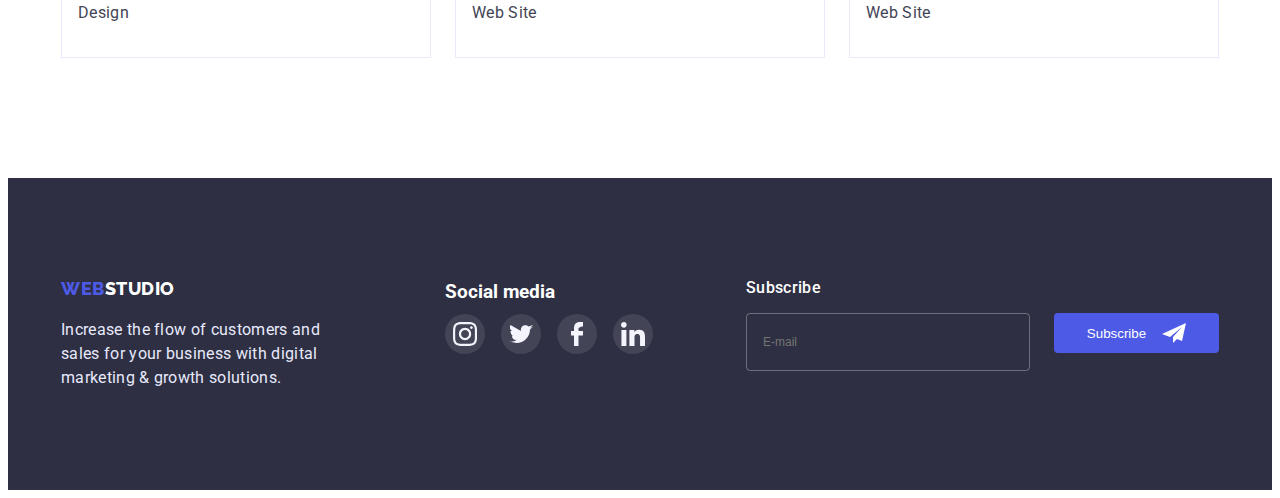
==== commit 2e4ef063: "2" ====
--- a/portfolio.html
+++ b/portfolio.html
@@ -20,10 +20,9 @@
 <body>
   <header class="header">
     <div class="container header-container">
-
     <nav class="header-nav">
       <a class="webstudio-stayll" href="./index.html"> <span class="header-web">Web</span><span class="header-studio">Studio</span></a>
-      <ul class="header-menu">
+      <ul class="header-menu-nav">
        <li><a class="header-link" href="./index.html">Studio</a></li>
        <li><a class="header-link carent" href="./portfolio.html">Portfolio</a></li>
        <li><a class="header-link" href="">Contacts</a></li>
@@ -222,12 +221,10 @@
       <p class="section-text-pfoto">Web Site</p>
       </div></a>
     </li> 
-   </ul>
-  
+   </ul> 
   </div>
   </section>
-  </main>
-  
+  </main> 
   <footer class="footer-stayl">
     <div class="container">   
       <div class="info-footer">
--- a/css/styles.css
+++ b/css/styles.css
@@ -35,6 +35,7 @@
   font-size: 16px;
   line-height: 1.5;
 }
+/*   HEADAR    */
 .webstudio-stayll{
   text-decoration:none ;
   font-family:'Raleway',sans-serif;
@@ -48,6 +49,21 @@
   border-bottom:1px solid var(--cecond-tx-color);
   box-shadow:0px 2px 1px rgba(46, 47, 66, 0.08), 0px 1px 1px rgba(46, 47, 66, 0.16), 0px 1px 6px rgba(46, 47, 66, 0.08);
 }
+@media( max-width: 767px){
+
+}
+@media( min-width: 768px){
+
+}
+@media( min-width: 1200px){
+
+}
+@media( max-width: 1199px){
+
+}
+
+
+
 .header-web{
   color:var(--first-bg-color);
 }
@@ -69,6 +85,15 @@
   display: flex;
   align-items: center;
 }
+@media( min-width: 768px){
+  .header-container{
+    display: flex;
+    align-items: center;
+    
+  }
+}
+
+
 .section-hider-our{
   flex-basis:calc((100%-72px)/4);
 }
@@ -77,13 +102,32 @@
   align-items: center;
   gap: 76px; 
 }
+
 .address-all{
   margin-left: auto;
 }
+.header-menu-nav{
+  display: flex;
+  gap: 40px;
+}
+@media( max-width: 768px){
+  .header-menu-nav{
+    display: none;
+  }
+}
 .header-menu{
   display: flex;
   gap: 40px;
 }
+@media( max-width: 1199px){
+  .header-menu{
+    flex-direction: column;
+    gap: 6px;
+    padding: 0px;
+  }
+}
+
+
 .header-link{
   text-decoration:none ;
   color:var(--titli-text-color);
@@ -109,7 +153,6 @@
   content:'' ;
   color:var(--bg-color);
 }
-
 .header-link:hover,
 .header-link:focus {
 color:var(--bg-color);
@@ -117,7 +160,6 @@
 .carent{
 color: var(--bg-color);
 }
-
 .header-address:last-child{
   text-decoration:none ;
   color:var(--primary-text-color);
@@ -127,10 +169,22 @@
    display: block;
    transition: color 250ms  cubic-bezier(0.4, 0, 0.2, 1);
    }
+   @media( max-width: 1199px){
+    .header-address:last-child{
+      padding: 0px;
+    }
+  }
+
+
   .header-address:last-child:hover,
   .header-address:last-child:focus{
     color: var(--bg-color); 
   }
+
+
+  /* MAIN CONTENT  */
+
+
 .maim-stayl{
   padding: 188px 0;
   text-align: center;
@@ -169,7 +223,6 @@
 box-shadow: 0px 4px 4px rgba(0, 0, 0, 0.15);
 transition: background-color 250ms  cubic-bezier(0.4, 0, 0.2, 1);;
 }
-
 .test-button:hover,
 .test-button:focus {
 background-color: var(--bg-color);
@@ -181,6 +234,13 @@
   padding-top:  120px;
   padding-bottom: 120px;
 }
+@media( max-width: 1199px){
+  .section-doing{
+    display: none;
+  }
+}
+
+
 .secteon{
   padding-top: 96px;
   padding-bottom: 120px;
@@ -267,6 +327,16 @@
    line-height:1.2;
    letter-spacing:0.02em;   
 }
+@media( max-width: 1199px){
+  .section-title-our{
+    color:var(--titli-text-color); 
+   font-weight: 700;
+   font-size: 36px;
+   line-height:1.2;
+   letter-spacing:0.02em;   
+  }
+}
+
 .section-title-pfoto{
   color:var(--titli-text-color); 
    font-weight: 500;
@@ -326,6 +396,8 @@
 background-color:var(--second-bg-color); 
 padding: 120px 0;
 }
+
+
 /* cоц сети */
 .social-list{
   display: flex;
@@ -352,6 +424,8 @@
   border-radius:50%; 
   transition:background-color 250ms  cubic-bezier(0.4, 0, 0.2, 1); ;
 }
+
+/*  FOOTER    */
 .footer-stayl{
 background-color:var(--titli-text-color);
  gap: 120px;
@@ -474,6 +548,11 @@
   margin-bottom: 8px ;
   background-color:var(--second-bg-color);
 }
+@media( max-width: 1199px){
+  .icon-item{
+    display: none;
+  }
+}
 .icon-svg{
   width: 64px;
   height: 64px;
@@ -520,7 +599,11 @@
 .social-link:focus{
   background-color: var(--bg-color);
 }
+
+
 /*modal*/
+
+
 .backdrop{
   position: fixed;
   left: 0;
@@ -539,7 +622,7 @@
   top: 50%;
   left: 50%;
   transform: translate(-50%, -50%);
-  padding: 24px 16px 24px 16px;
+  padding: 72px 24px 24px 24px;
   width: 408px; 
   height: 584px;
   background-color: #FcFcFc;
@@ -596,32 +679,25 @@
   letter-spacing: 0.02em;
   color: var(--titli-text-color);
   margin-bottom: 16px; 
- margin-top: 24px;
-}
+ }
 .contact-form{
   display: block;
 }
 .label{
   position: relative;
- 
   color: var(--color-grau);
-  margin-bottom: 8px; 
   font-size: 12px;
   line-height: 1.16; 
-  height: 58px;
   gap: 4px;
   flex-direction: column;
   display: flex;
   max-width: 360px;
+  margin-bottom: 8px;
+}
+.form-checkbox{
+  margin-bottom: 0;
 }
 .input-all{
- /* margin-top: 4px;
-  width: 100%;
-  height: 40px;
-   border-radius: 4px;
-   border: 1.25px solid #000000;
-   padding-left: 38px;*/
-
    border: 1px solid rgba(33, 33, 33, 0.2);
    border-radius: 4px;
    padding-left: 16px;
@@ -633,15 +709,9 @@
    outline: 0px;
    color: var(--secondary-text-color);
    padding-left: 38px;
-
+   height: 40px;
 }
 .contact-form-icon{
- /* width: 18px;
-  height: 24px;
-  position: absolute;
-  left: 19px;
-  transform: translateY(-50%);
-  top: 50%;*/
   width: 18px;
   height: 24px;
   position: absolute;
@@ -652,8 +722,8 @@
   transition-property: fill;
   transition-duration: 250ms;
   transition-timing-function: cubic-bezier(0.4, 0, 0.2, 1);
-
-}
+}
+
 .label:hover,
 .label:focus{
  fill: var(--bg-color);
@@ -664,18 +734,9 @@
 }
 
 .textarea{
-  /*resize: none;
-  height: 120px;
-  border-radius: 4px;
-  border: 1.25px solid #000000;
-  padding:8px 16px ;
-  margin-top: 4px;
-  border: 1px solid rgba (33, 33, 33, 0.2);
-  transition: border-clor 250ms cubic-bezier(0.4, 0, 0.2, 1);*/
   resize: none;
   padding-left: 16px;
-  height: 120px;
-  
+  height: 120px; 
 }
 .text-form{
   border: 1px solid rgba(33, 33, 33, 0.2);
@@ -699,11 +760,6 @@
   background-position: 50%;
   background-image: url(../images/icons.svg);
 }
-/*.form-checkbox{
- display: flex;
- align-items: center;
- gap: 10px;
-}*/
 .checkbox-labe{
   color: #2E2F42;
   display: block;
@@ -723,9 +779,6 @@
   letter-spacing: 0.04em;
 }
 .checkbox-icon{
- /* width: 15px;
-  height: 15px;
-  border:1.25px solid var(--titli-text-color);*/
   display: inline-block;
   width: 16px;
   height: 16px;
@@ -744,10 +797,12 @@
 .input-all:focus{
   color: var(--titli-text-color);
   border:1.25px solid var(--bg-color); 
-}
+ 
+}
+
 .input-all-footer:hover,
-.input-all-footer:focus{
-  color: var(--accent-color);
+.input-all-footer:focus {
+  
   border:1.25px solid var(--bg-color); 
 }
 .textarea:hover,
@@ -756,14 +811,12 @@
   border:1.25px solid var(--bg-color); 
 }
 .button-submit{
- display: inline-block;
   width:  169px;
   height: 56px;
- 
+  
 }
 .button-submit-bloc{
   text-align: center;
-  /*margin-top: 24px;*/
 }
 .rivat{
   display: flex;
@@ -820,6 +873,7 @@
   color: var(--accent-color);
   border: none;
   border-radius: 4px;
+  cursor: pointer;
 }
 .icon-footer{
   fill:currentColor;
@@ -829,12 +883,14 @@
 }
 .button-footer:hover,
 .button-footer:focus {
-background-color: var(--bg-color);}
+background-color: var(--bg-color);
+}
 
 .checkbox-icon::before{
   content:'' ;
   display: inline-block;
   color: #000000;
+  border: 1.25px solid var(--titli-text-color);
 }
 .footer-form-title{
     font-size: 16px;
@@ -843,11 +899,11 @@
     color: var(--primary-bg-color);
 }
 .title {
-  font-size: 20px;
+  font-size: 16px;
   color: var(--accent-color);
   line-height: 1.2;
   letter-spacing: 0.02em;
- 
+ font-weight: 500;
 }
 .mail{
   padding-left: 16px;
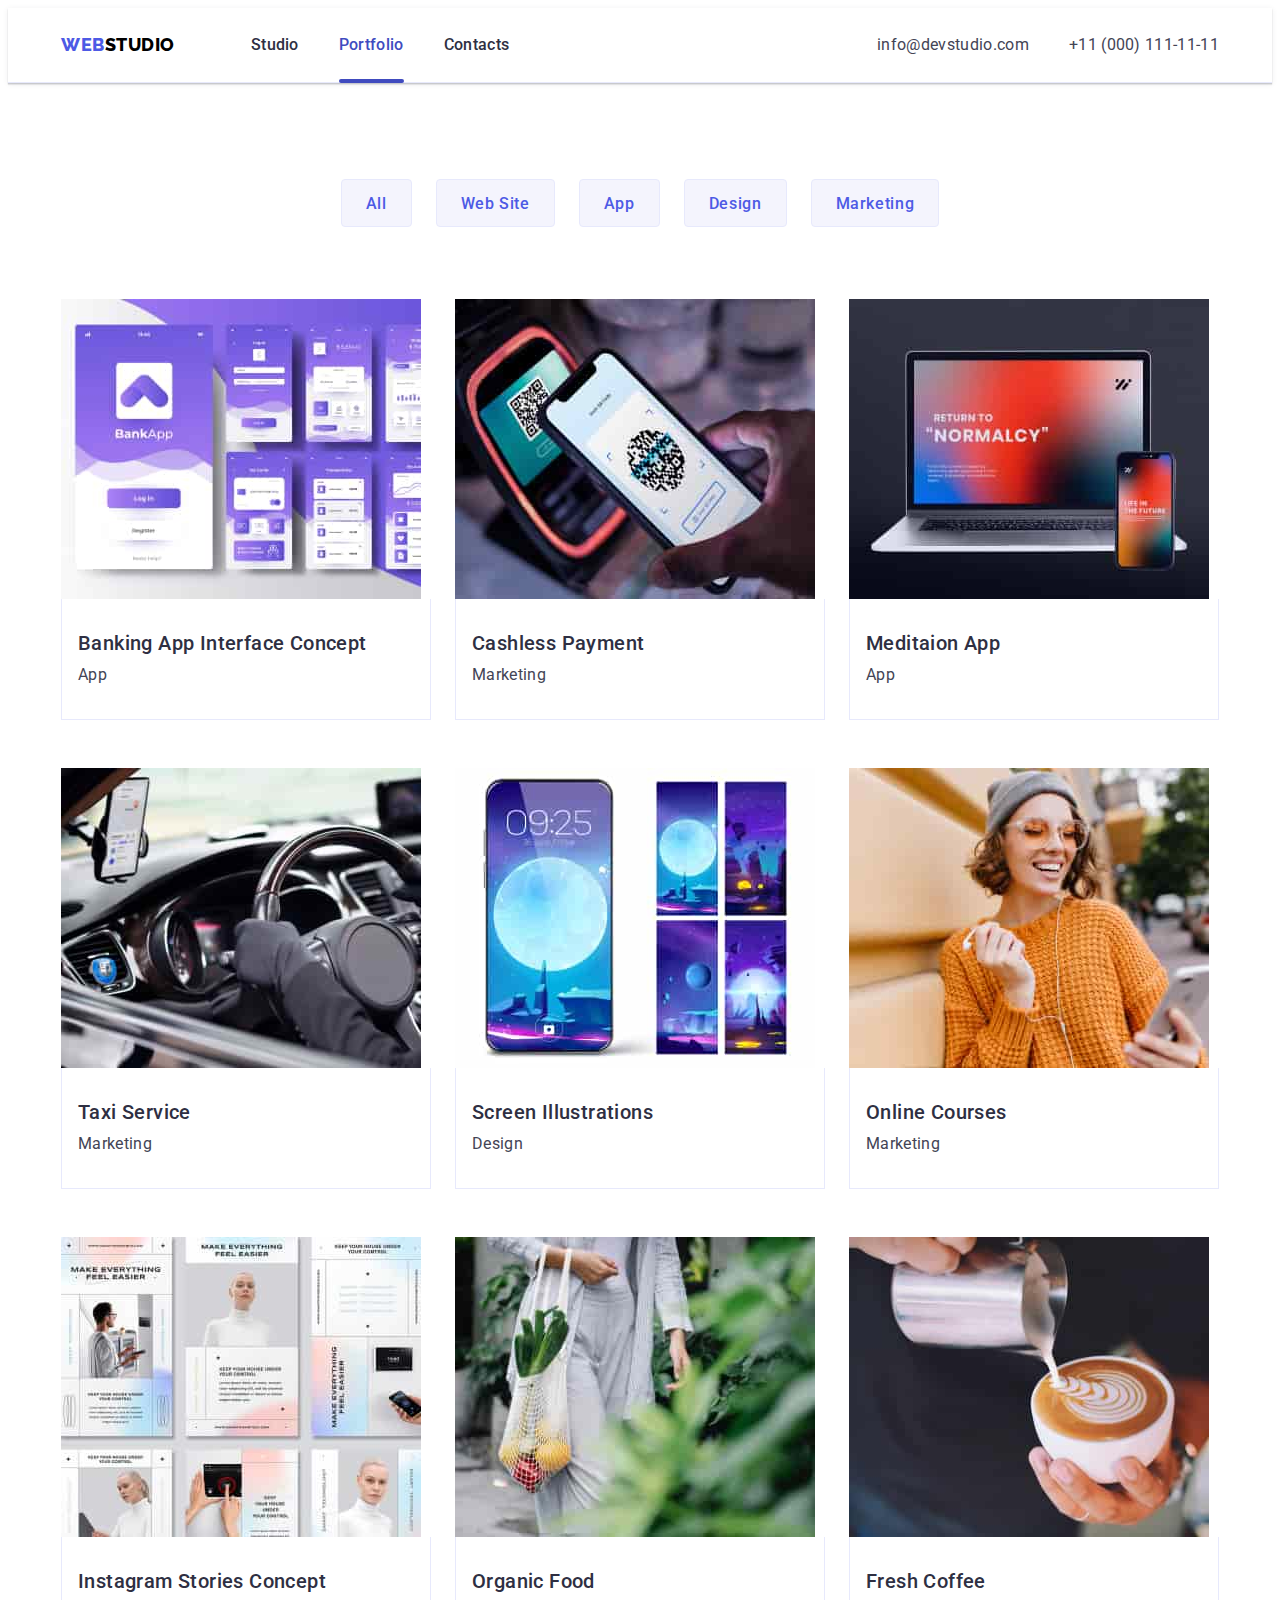
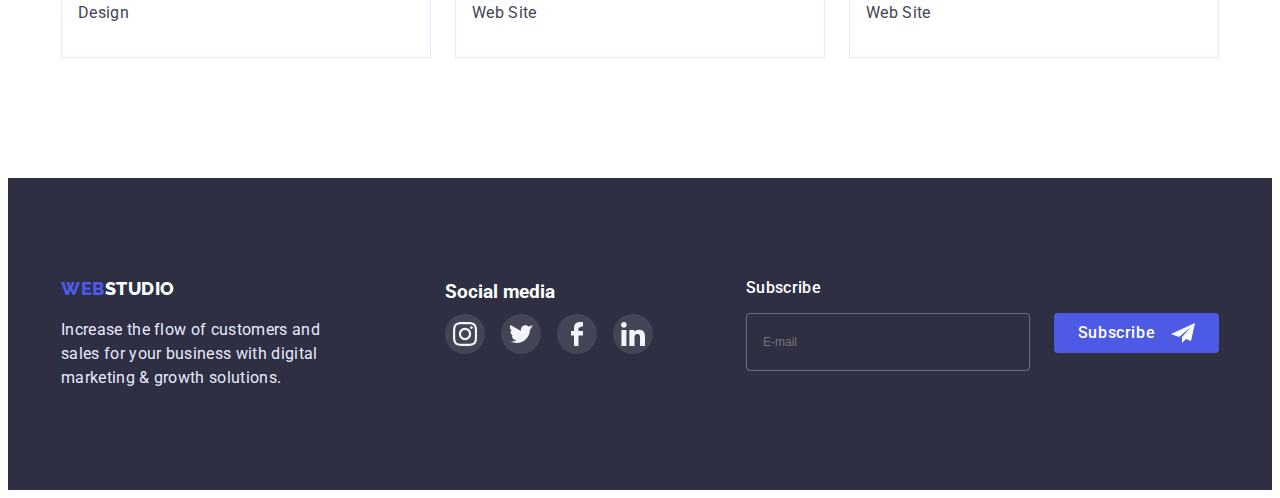
==== commit f3c755be: "q" ====
--- a/portfolio.html
+++ b/portfolio.html
@@ -268,7 +268,7 @@
       <p class="title footer-form-title">Subscribe</p>
       <div class="form-footer">
       <label class="button-submit-bloc-footer" for="email">
-        <input class="input-all-footer mail" id="email" type="email" name="name" placeholder="E-mail"/>     
+        <input class="input-all-footer mail" id="email" type="email" name="name" placeholder="E-mail"required/>     
       </label>
       <button class=" button-footer" type="submit">Subscribe
             <svg class=" icon-footer">
--- a/css/styles.css
+++ b/css/styles.css
@@ -76,6 +76,7 @@
   margin: 0 auto;
   padding: 0 15px ;
 }
+
 .container-section-fon{
   display: flex;
     max-width: 100%;
@@ -126,7 +127,11 @@
     padding: 0px;
   }
 }
-
+@media( max-width: 768px){
+  .header-menu{
+    display: none;
+  }
+}
 
 .header-link{
   text-decoration:none ;
@@ -180,7 +185,8 @@
   .header-address:last-child:focus{
     color: var(--bg-color); 
   }
-
+/*  header mobail    */
+.header-container-mobail{}
 
   /* MAIN CONTENT  */
 
@@ -200,7 +206,7 @@
  
 .main-title {
   color:var(--accent-color);
-  font-weight: 500;
+  font-weight: 700;
   font-size: 56px;
   line-height:1.07;
   letter-spacing:0.02em;
@@ -635,6 +641,7 @@
 
 }
  .modal-close{
+  display: flex;
   position: absolute;
   height: 24px;
   width: 24px;
@@ -649,6 +656,8 @@
   transition-duration: 250ms;
   transition-timing-function: cubic-bezier(0.4, 0, 0.2, 1);
   margin: 0;
+  justify-content: center;
+  align-items: center;
   }
 .backdrop.is-hidden{
  opacity: 0;
@@ -715,19 +724,15 @@
   width: 18px;
   height: 24px;
   position: absolute;
-  top: 21px;
+  top: 25px;
   left: 16px;
+  justify-content: center;
   display: inline-block;
   fill: var(--secondary-text-color);
   transition-property: fill;
   transition-duration: 250ms;
   transition-timing-function: cubic-bezier(0.4, 0, 0.2, 1);
 }
-
-.label:hover,
-.label:focus{
- fill: var(--bg-color);
- }
 .icon{
   width: 18px;
   height: 18px;
@@ -749,7 +754,7 @@
   transition-timing-function: cubic-bezier(0.4, 0, 0.2, 1);
   outline: 0px;
   color: var(--secondary-text-color);
-  padding-left: 38px;
+  padding-left: 16px;
 }
 .textarea-all{
 height: 138px;
@@ -787,7 +792,7 @@
   position: absolute;
   top: -1px;
   left: 0px;
-  border: 1.25px solid var(--secondary-text-color);
+  border: 1.25px solid var(--titli-text-color);
   border-radius: 2px;
   transition-property: fill, border, background-color;
   transition-duration: 250ms;
@@ -797,13 +802,15 @@
 .input-all:focus{
   color: var(--titli-text-color);
   border:1.25px solid var(--bg-color); 
- 
+  fill: var(--bg-color);
 }
 
 .input-all-footer:hover,
 .input-all-footer:focus {
-  
   border:1.25px solid var(--bg-color); 
+}
+.input-all:focus-visible + .contact-form-icon, .input-all:focus + .contact-form-icon {
+  fill: var(--bg-color); 
 }
 .textarea:hover,
 .textarea:focus{
@@ -831,7 +838,9 @@
 }
 .rivat-all{
   appearance: none;
-}
+  
+}
+
 .input-checkbox{
   background-color: #404BBF;
   fill: #4D5AE5;
@@ -871,9 +880,19 @@
   align-items: center;
   background-color: var(--first-bg-color);
   color: var(--accent-color);
-  border: none;
   border-radius: 4px;
   cursor: pointer;
+  border: 1px solid transparent;
+  font-family: Roboto, sans-serif;
+  letter-spacing: 0.04em;
+  font-size: 16px;
+  font-weight: 500;
+  line-height: 1.5;
+  cursor: pointer;
+  text-align: center;
+  transition-property: color, background-color, box-shadow;
+  transition-duration: 250ms;
+  transition-timing-function: cubic-bezier(0.4, 0, 0.2, 1);
 }
 .icon-footer{
   fill:currentColor;
